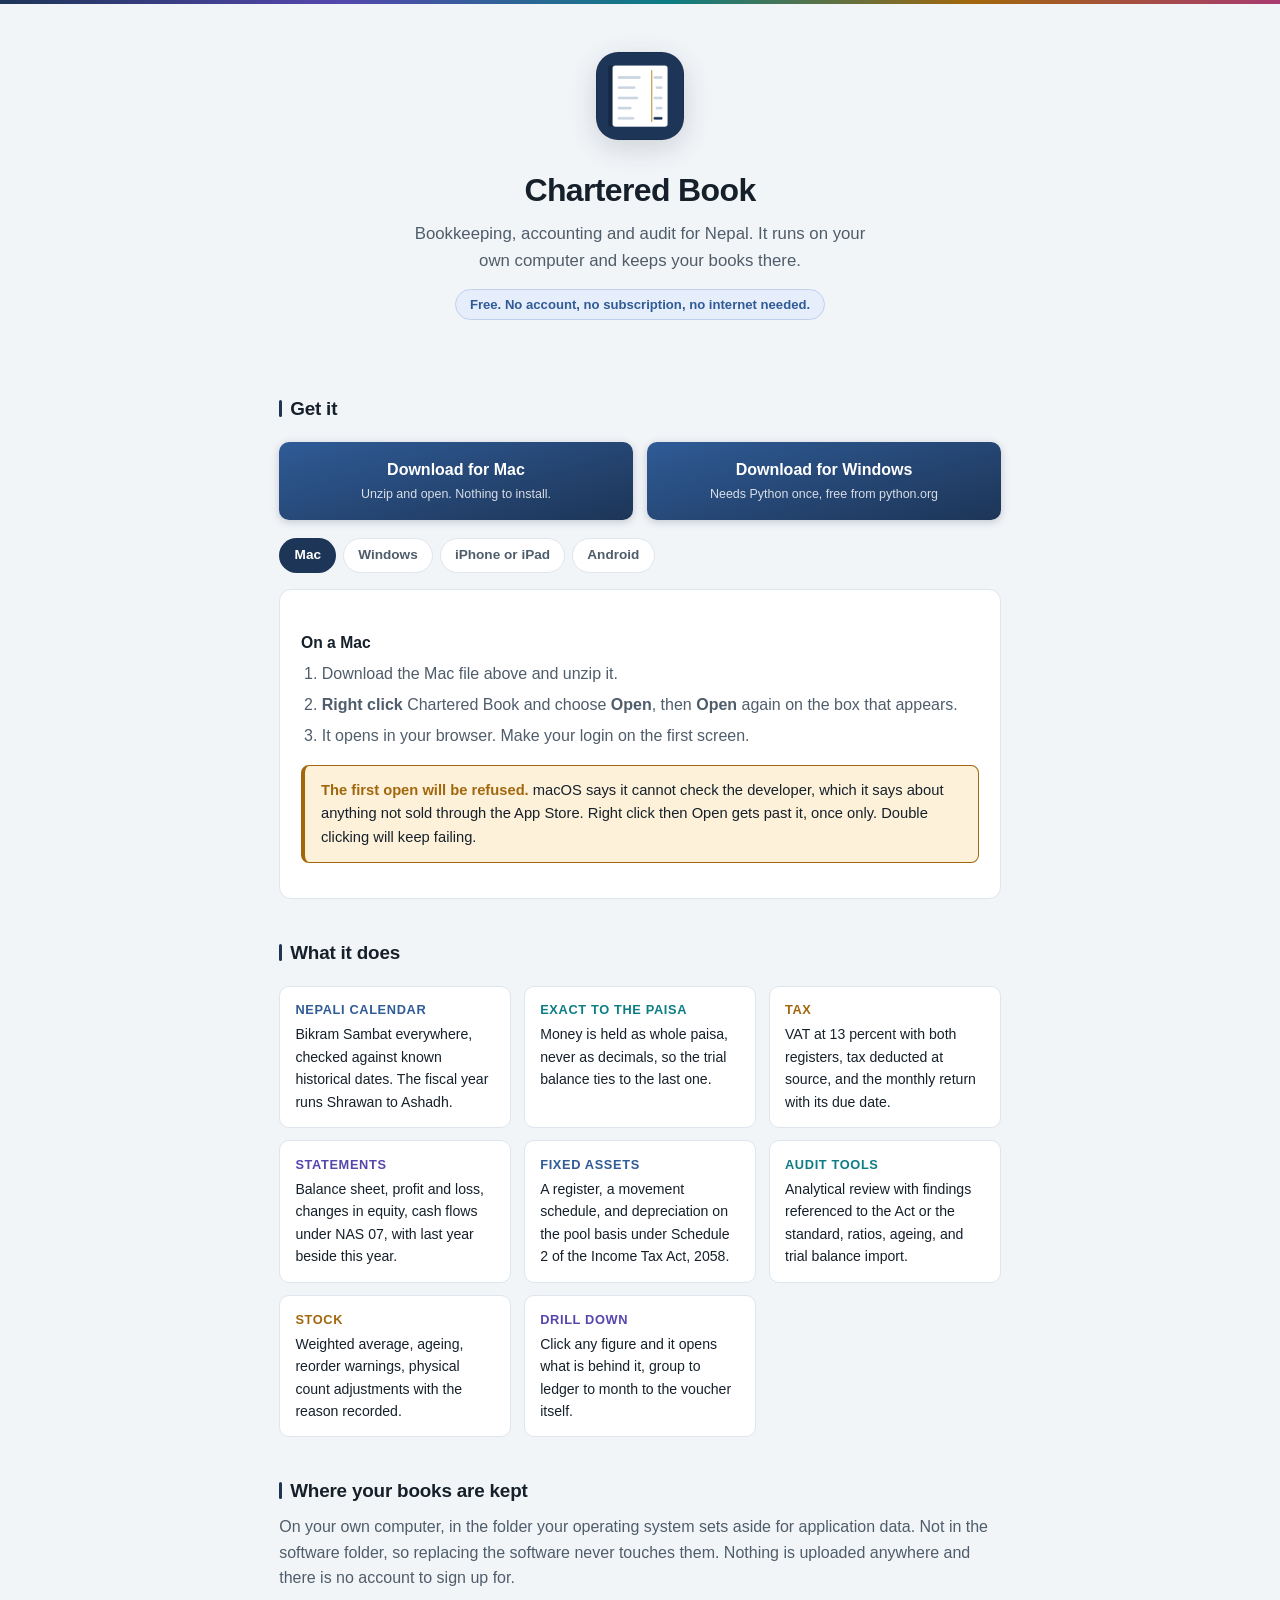
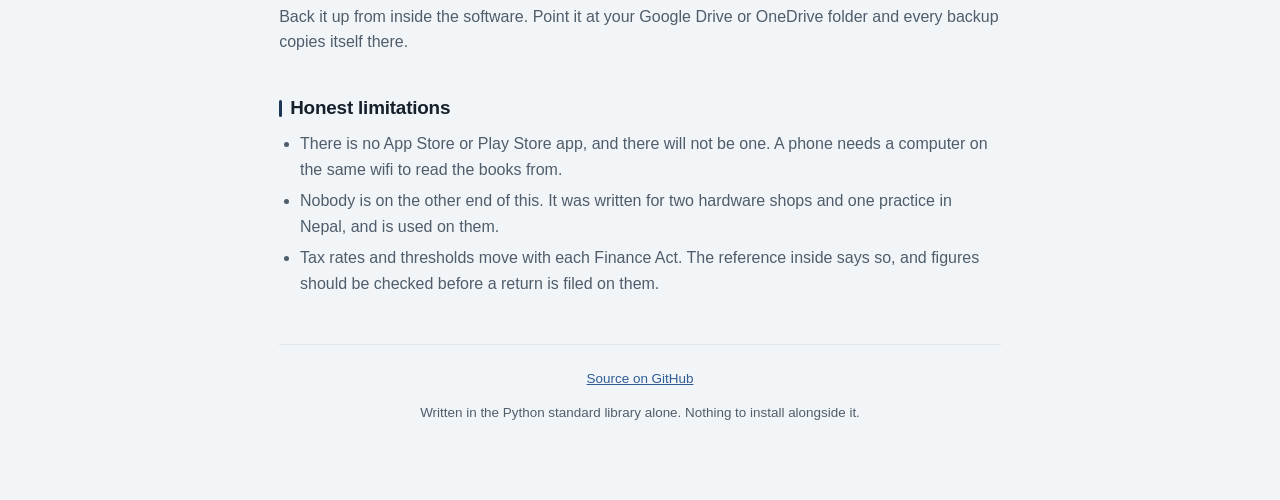
==== docs/index.html @ 0ff5f431 "Add an install page that can be sent to somebody A link that opens in any browser and gives whoever " ====
<!doctype html>
<html lang="en">
<head>
<meta charset="utf-8">
<meta name="viewport" content="width=device-width, initial-scale=1">
<title>Chartered Book, bookkeeping and accounts for Nepal</title>
<meta name="description" content="Offline bookkeeping, accounting and audit software for Nepal. Bikram Sambat, VAT, TDS, NFRS statements. Free, runs on your own computer.">
<meta name="theme-color" content="#1d3557">
<link rel="icon" type="image/png" href="icon-192.png">
<link rel="apple-touch-icon" href="icon-192.png">
<style>
:root{
  --ink:#16202b; --soft:#4f5d6b; --faint:#8b98a5; --paper:#fff; --ground:#f2f5f8;
  --line:#dfe5ec; --brand:#1d3557; --brand-lift:#2f5b96; --brand-soft:#e7eefb;
  --brand-line:#bed0ec; --teal:#0d7d84; --teal-soft:#dff4f5; --amber:#a2670c;
  --amber-soft:#fdf1da; --violet:#5546ad; --violet-soft:#eceafb; --good:#16744a;
  --sans:-apple-system,BlinkMacSystemFont,"SF Pro Text","Segoe UI",Roboto,"Helvetica Neue",Arial,sans-serif;
}
@media (prefers-color-scheme:dark){:root{
  --ink:#e8edf3; --soft:#a9b6c4; --faint:#74838f; --paper:#161c24; --ground:#0f141a;
  --line:#2a343f; --brand:#4d7ab8; --brand-lift:#5c8bcb; --brand-soft:#1c2a3d;
  --brand-line:#2f4258; --teal:#4fb3b8; --teal-soft:#12292b; --amber:#d9a441;
  --amber-soft:#2e2513; --violet:#9d94e0; --violet-soft:#211f38; --good:#57c48c;
}}
*{box-sizing:border-box}
body{margin:0;font-family:var(--sans);background:var(--ground);color:var(--ink);
  line-height:1.6;-webkit-font-smoothing:antialiased}
.rail{height:4px;background:linear-gradient(90deg,var(--brand) 0%,var(--violet) 26%,var(--teal) 52%,var(--amber) 76%,#a83a71 100%)}
.wrap{max-width:760px;margin:0 auto;padding:0 1.2rem 4rem}
header{text-align:center;padding:3rem 0 2.2rem}
header img{width:88px;height:88px;border-radius:22px;box-shadow:0 8px 28px rgba(16,32,48,.16)}
h1{font-size:2rem;margin:1.1rem 0 .3rem;letter-spacing:-.02em}
.tag{color:var(--soft);font-size:1.05rem;margin:0 auto;max-width:30rem}
.free{display:inline-block;margin-top:.9rem;background:var(--brand-soft);color:var(--brand-lift);
  border:1px solid var(--brand-line);border-radius:20px;padding:.25rem .85rem;font-size:.82rem;font-weight:650}
h2{font-size:1.18rem;margin:2.4rem 0 .5rem;letter-spacing:-.01em;display:flex;align-items:center;gap:.5rem}
h2::before{content:"";width:3px;height:17px;border-radius:2px;background:var(--brand)}
h3{font-size:.98rem;margin:1.3rem 0 .35rem}
p{margin:0 0 .8rem;color:var(--soft)}
.card{background:var(--paper);border:1px solid var(--line);border-radius:12px;padding:1.2rem 1.3rem;margin:1rem 0}
.dl{display:grid;grid-template-columns:repeat(auto-fit,minmax(230px,1fr));gap:.9rem;margin:1.1rem 0}
.btn{display:block;text-decoration:none;background:linear-gradient(165deg,var(--brand-lift),var(--brand));
  color:#fff;border-radius:10px;padding:.95rem 1.1rem;text-align:center;font-weight:650;
  box-shadow:0 2px 8px rgba(20,40,66,.22)}
.btn:hover{filter:brightness(1.1)}
.btn small{display:block;font-weight:400;opacity:.82;font-size:.78rem;margin-top:.15rem}
.btn.ghost{background:var(--paper);color:var(--brand-lift);border:1px solid var(--brand-line);box-shadow:none}
ol,ul{margin:.4rem 0 .9rem;padding-left:1.3rem;color:var(--soft)}
li{margin-bottom:.35rem}
.note{background:var(--amber-soft);border:1px solid var(--amber);border-left-width:4px;
  border-radius:8px;padding:.8rem 1rem;margin:1rem 0;font-size:.92rem;color:var(--ink)}
.note strong{color:var(--amber)}
.feat{display:grid;grid-template-columns:repeat(auto-fit,minmax(215px,1fr));gap:.8rem;margin:1.1rem 0}
.feat div{background:var(--paper);border:1px solid var(--line);border-radius:10px;padding:.85rem .95rem;font-size:.88rem}
.feat b{display:block;margin-bottom:.15rem;font-size:.8rem;text-transform:uppercase;letter-spacing:.05em}
.feat:nth-of-type(1) div:nth-child(4n+1) b{color:var(--brand-lift)}
.feat div:nth-child(4n+2) b{color:var(--teal)}
.feat div:nth-child(4n+3) b{color:var(--amber)}
.feat div:nth-child(4n+4) b{color:var(--violet)}
.feat div:nth-child(4n+1) b{color:var(--brand-lift)}
code{background:var(--brand-soft);color:var(--brand-lift);padding:.1rem .38rem;border-radius:5px;
  font-size:.9em;font-family:ui-monospace,"SF Mono",Consolas,monospace}
footer{text-align:center;color:var(--faint);font-size:.84rem;margin-top:3rem;
  border-top:1px solid var(--line);padding-top:1.4rem}
footer a{color:var(--brand-lift)}
.pick{display:flex;gap:.4rem;flex-wrap:wrap;margin:.9rem 0 0}
.pick button{border:1px solid var(--line);background:var(--paper);color:var(--soft);
  border-radius:20px;padding:.35rem .9rem;font:inherit;font-size:.85rem;font-weight:600;cursor:pointer}
.pick button.on{background:var(--brand);color:#fff;border-color:transparent}
.panel{display:none}.panel.on{display:block}
</style>
</head>
<body>
<div class="rail"></div>
<div class="wrap">

<header>
  <img src="icon.png" alt="Chartered Book">
  <h1>Chartered Book</h1>
  <p class="tag">Bookkeeping, accounting and audit for Nepal. It runs on your own
     computer and keeps your books there.</p>
  <span class="free">Free. No account, no subscription, no internet needed.</span>
</header>

<h2>Get it</h2>
<div class="dl">
  <a class="btn" id="mac"
     href="https://github.com/saphalism007/chartered-book/raw/main/download/Chartered%20Book%20for%20Mac.zip">
     Download for Mac<small>Unzip and open. Nothing to install.</small></a>
  <a class="btn" id="win"
     href="https://github.com/saphalism007/chartered-book/raw/main/download/Chartered%20Book%20for%20Windows.zip">
     Download for Windows<small>Needs Python once, free from python.org</small></a>
</div>

<div class="pick" id="pick">
  <button data-p="mac">Mac</button>
  <button data-p="win">Windows</button>
  <button data-p="ios">iPhone or iPad</button>
  <button data-p="android">Android</button>
</div>

<div class="card">
  <div class="panel" id="p-mac">
    <h3>On a Mac</h3>
    <ol>
      <li>Download the Mac file above and unzip it.</li>
      <li><b>Right click</b> Chartered Book and choose <b>Open</b>, then <b>Open</b>
          again on the box that appears.</li>
      <li>It opens in your browser. Make your login on the first screen.</li>
    </ol>
    <div class="note"><strong>The first open will be refused.</strong> macOS says it
      cannot check the developer, which it says about anything not sold through the
      App Store. Right click then Open gets past it, once only. Double clicking will
      keep failing.</div>
  </div>

  <div class="panel" id="p-win">
    <h3>On Windows</h3>
    <ol>
      <li>Install Python once, free, from <a href="https://www.python.org/downloads/">python.org</a>.
          On the installer's first screen <b>tick Add Python to PATH</b>. It is easy
          to miss and nothing works without it.</li>
      <li>Download the Windows file above and unzip it.</li>
      <li>Double click <code>Chartered Book.vbs</code>.</li>
    </ol>
  </div>

  <div class="panel" id="p-ios">
    <h3>On an iPhone or iPad</h3>
    <p>There is no App Store app, and a phone on its own cannot run it. The books
       live on a computer, and the phone reads them over the same wifi.</p>
    <ol>
      <li>Install it on a Mac or a Windows computer first, from the buttons above.</li>
      <li>On that computer open <b>Use on your phone</b> in the menu. It shows an
          address like <code>Something.local:8790</code>.</li>
      <li>Type that address into <b>Safari</b> on the iPad. It has to be Safari,
          Chrome on iOS cannot do the next step.</li>
      <li>Tap Share, then <b>Add to Home Screen</b>. It gets its own icon and opens
          like an app.</li>
    </ol>
    <div class="note">The computer has to be switched on and Chartered Book running,
      and both have to be on the same wifi. Nothing travels over the internet.</div>
  </div>

  <div class="panel" id="p-android">
    <h3>On Android</h3>
    <p>Same as iPad. There is no Play Store app, and the books live on a computer
       that the phone reads over the same wifi.</p>
    <ol>
      <li>Install it on a Mac or a Windows computer first.</li>
      <li>On that computer open <b>Use on your phone</b>. It shows an address.</li>
      <li>Type that address into <b>Chrome</b> on the phone.</li>
      <li>Tap the three dots, then <b>Install app</b>. It gets its own icon.</li>
    </ol>
  </div>
</div>

<h2>What it does</h2>
<div class="feat">
  <div><b>Nepali calendar</b>Bikram Sambat everywhere, checked against known
       historical dates. The fiscal year runs Shrawan to Ashadh.</div>
  <div><b>Exact to the paisa</b>Money is held as whole paisa, never as decimals,
       so the trial balance ties to the last one.</div>
  <div><b>Tax</b>VAT at 13 percent with both registers, tax deducted at source,
       and the monthly return with its due date.</div>
  <div><b>Statements</b>Balance sheet, profit and loss, changes in equity, cash
       flows under NAS 07, with last year beside this year.</div>
  <div><b>Fixed assets</b>A register, a movement schedule, and depreciation on the
       pool basis under Schedule 2 of the Income Tax Act, 2058.</div>
  <div><b>Audit tools</b>Analytical review with findings referenced to the Act or
       the standard, ratios, ageing, and trial balance import.</div>
  <div><b>Stock</b>Weighted average, ageing, reorder warnings, physical count
       adjustments with the reason recorded.</div>
  <div><b>Drill down</b>Click any figure and it opens what is behind it, group to
       ledger to month to the voucher itself.</div>
</div>

<h2>Where your books are kept</h2>
<p>On your own computer, in the folder your operating system sets aside for
   application data. Not in the software folder, so replacing the software never
   touches them. Nothing is uploaded anywhere and there is no account to sign up
   for.</p>
<p>Back it up from inside the software. Point it at your Google Drive or OneDrive
   folder and every backup copies itself there.</p>

<h2>Honest limitations</h2>
<ul>
  <li>There is no App Store or Play Store app, and there will not be one. A phone
      needs a computer on the same wifi to read the books from.</li>
  <li>Nobody is on the other end of this. It was written for two hardware shops
      and one practice in Nepal, and is used on them.</li>
  <li>Tax rates and thresholds move with each Finance Act. The reference inside
      says so, and figures should be checked before a return is filed on them.</li>
</ul>

<footer>
  <p><a href="https://github.com/saphalism007/chartered-book">Source on GitHub</a></p>
  <p>Written in the Python standard library alone. Nothing to install alongside it.</p>
</footer>

</div>
<script>
(function(){
  var ua = navigator.userAgent;
  var pick = /iPhone|iPad|iPod/.test(ua) || (/Mac/.test(ua) && navigator.maxTouchPoints > 1)
    ? "ios" : /Android/.test(ua) ? "android" : /Win/.test(ua) ? "win" : "mac";
  var buttons = document.querySelectorAll("#pick button");
  function show(name){
    Array.prototype.forEach.call(buttons, function(b){
      b.classList.toggle("on", b.dataset.p === name);
    });
    Array.prototype.forEach.call(document.querySelectorAll(".panel"), function(p){
      p.classList.toggle("on", p.id === "p-" + name);
    });
  }
  Array.prototype.forEach.call(buttons, function(b){
    b.addEventListener("click", function(){ show(b.dataset.p); });
  });
  show(pick);
}());
</script>
</body>
</html>
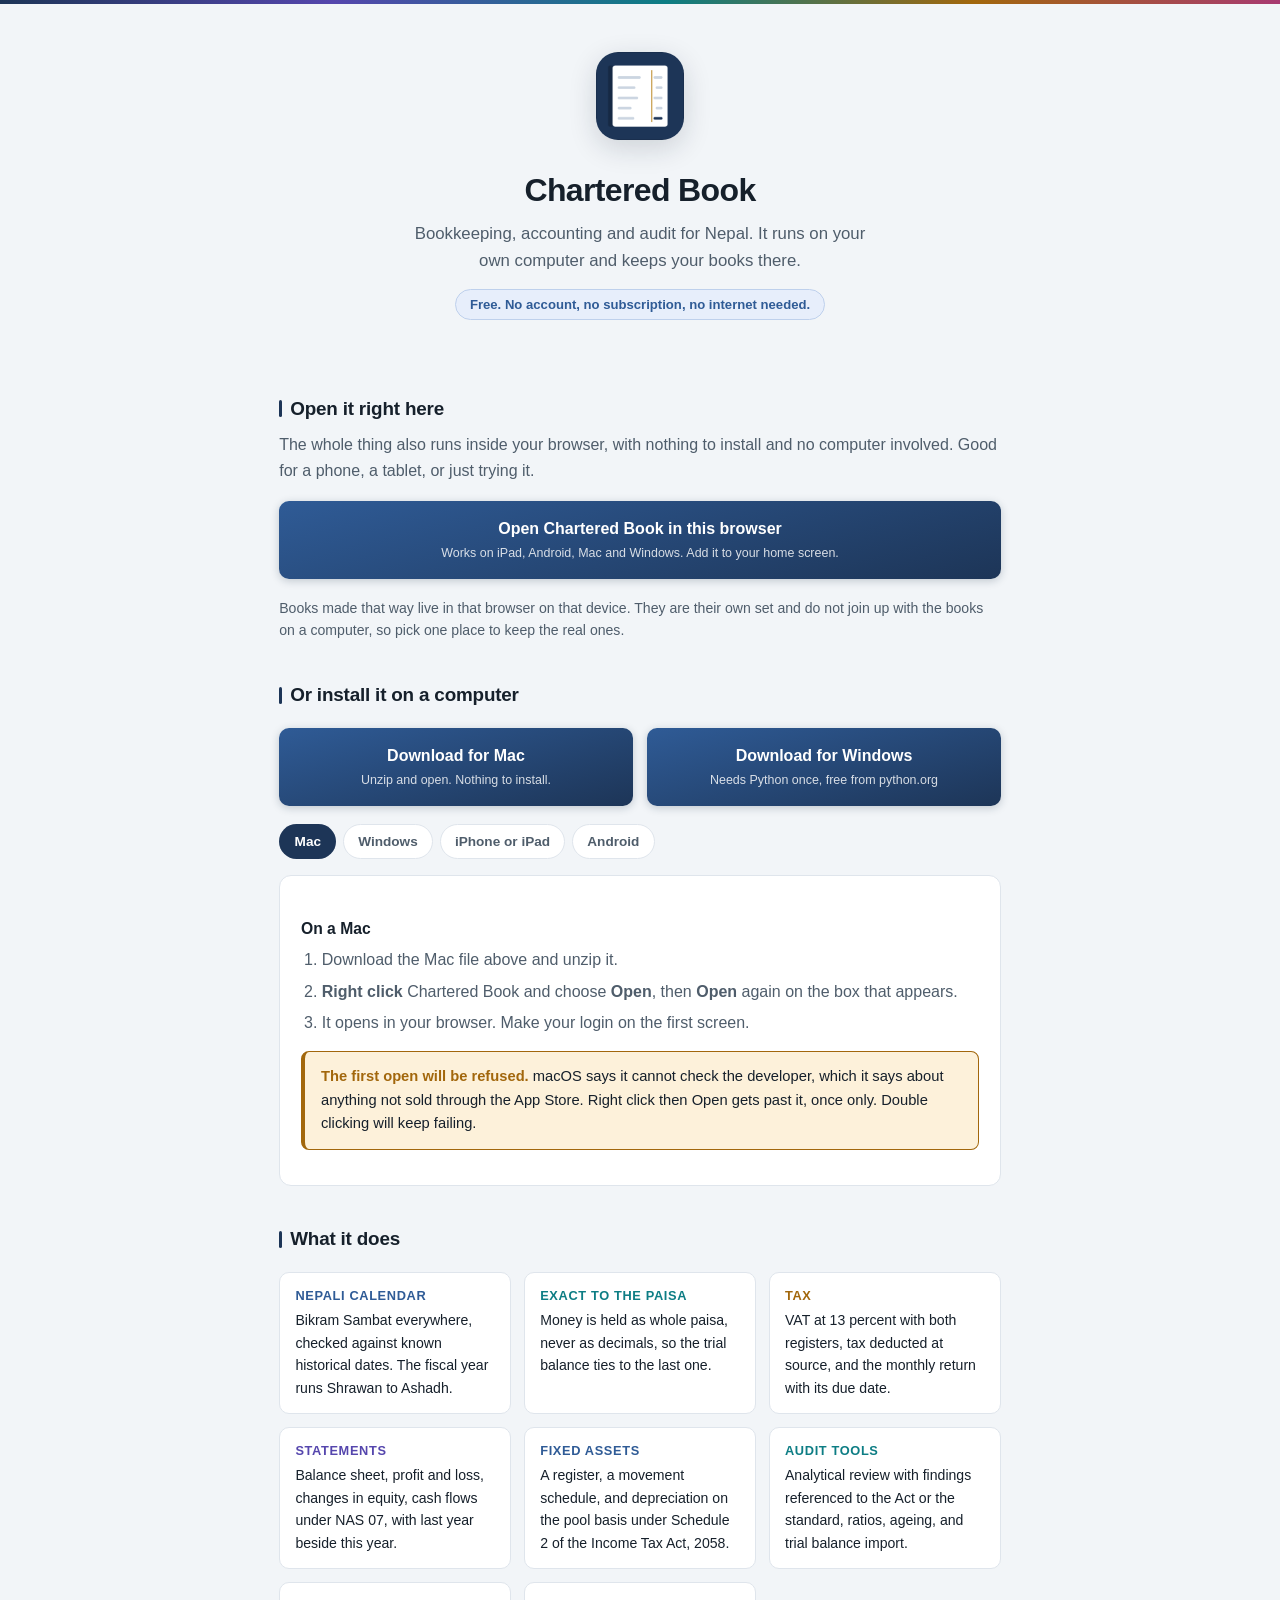
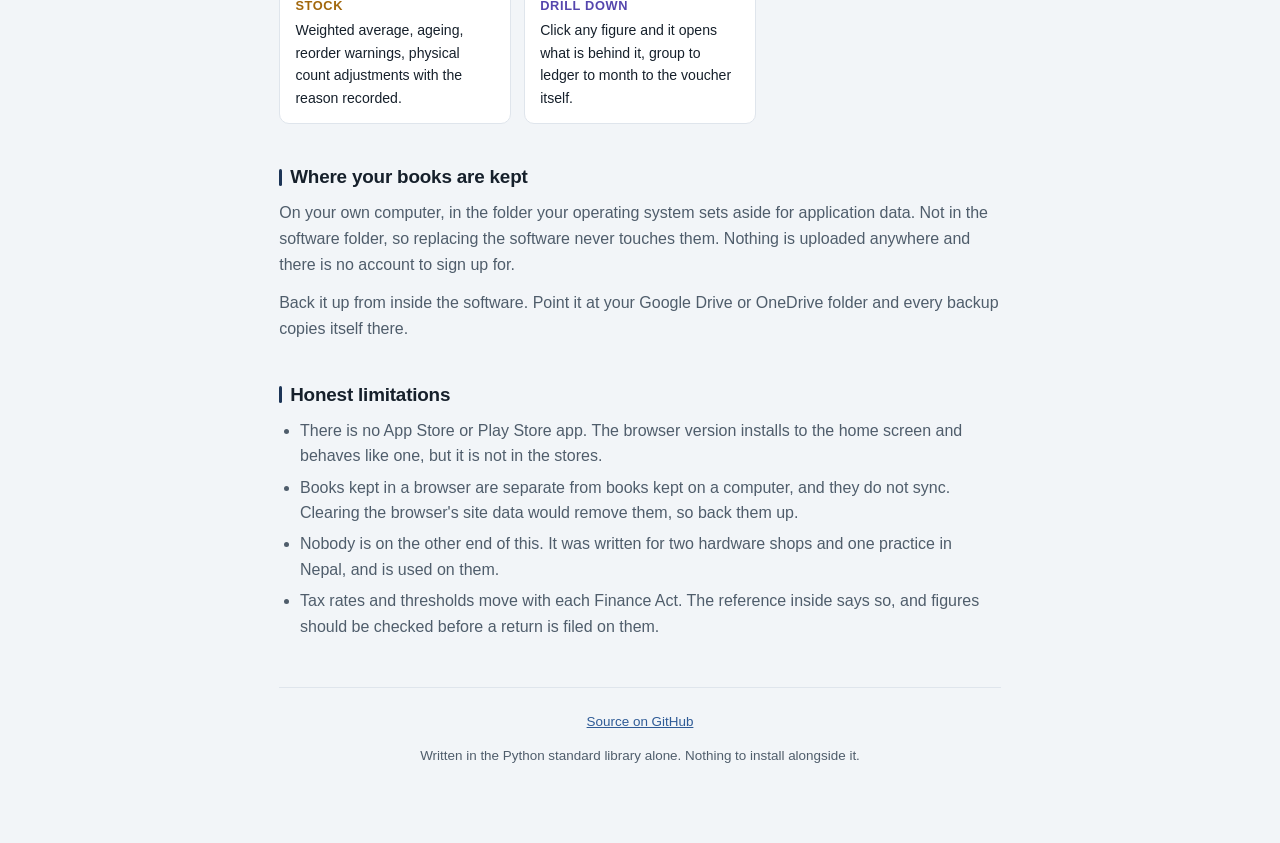
==== commit 26593719: "Run the whole engine inside a browser, so a phone needs no computer Nepal FS installs from a link be" ====
--- a/docs/index.html
+++ b/docs/index.html
@@ -82,7 +82,19 @@
   <span class="free">Free. No account, no subscription, no internet needed.</span>
 </header>
 
-<h2>Get it</h2>
+<h2>Open it right here</h2>
+<p>The whole thing also runs inside your browser, with nothing to install and no
+   computer involved. Good for a phone, a tablet, or just trying it.</p>
+<div class="dl">
+  <a class="btn" href="app/" style="grid-column:1/-1">
+     Open Chartered Book in this browser
+     <small>Works on iPad, Android, Mac and Windows. Add it to your home screen.</small></a>
+</div>
+<p style="font-size:.88rem">Books made that way live in that browser on that
+   device. They are their own set and do not join up with the books on a
+   computer, so pick one place to keep the real ones.</p>
+
+<h2>Or install it on a computer</h2>
 <div class="dl">
   <a class="btn" id="mac"
      href="https://github.com/saphalism007/chartered-book/raw/main/download/Chartered%20Book%20for%20Mac.zip">
@@ -127,30 +139,40 @@
 
   <div class="panel" id="p-ios">
     <h3>On an iPhone or iPad</h3>
-    <p>There is no App Store app, and a phone on its own cannot run it. The books
-       live on a computer, and the phone reads them over the same wifi.</p>
-    <ol>
-      <li>Install it on a Mac or a Windows computer first, from the buttons above.</li>
-      <li>On that computer open <b>Use on your phone</b> in the menu. It shows an
-          address like <code>Something.local:8790</code>.</li>
-      <li>Type that address into <b>Safari</b> on the iPad. It has to be Safari,
+    <p>There is no App Store app, but you do not need one. Two ways, and they
+       give you different things.</p>
+    <h3 style="margin-top:1rem">Its own books, nothing else needed</h3>
+    <ol>
+      <li>Open <a href="app/">this link</a> in <b>Safari</b>. It has to be Safari,
           Chrome on iOS cannot do the next step.</li>
-      <li>Tap Share, then <b>Add to Home Screen</b>. It gets its own icon and opens
-          like an app.</li>
-    </ol>
-    <div class="note">The computer has to be switched on and Chartered Book running,
-      and both have to be on the same wifi. Nothing travels over the internet.</div>
+      <li>Wait a few seconds the first time while the accounting engine loads.</li>
+      <li>Tap Share, then <b>Add to Home Screen</b>. It gets its own icon.</li>
+    </ol>
+    <p>Those books live on the iPad and are a separate set from any computer.</p>
+    <h3 style="margin-top:1rem">The same books as your computer</h3>
+    <ol>
+      <li>Install it on a Mac or Windows first, from the buttons above.</li>
+      <li>On that computer open <b>Use on your phone</b>. It shows an address.</li>
+      <li>Type that address into Safari and add it to the home screen the same way.</li>
+    </ol>
+    <div class="note">That second way shows your real shop books live, but the
+      computer has to be switched on and on the same wifi.</div>
   </div>
 
   <div class="panel" id="p-android">
     <h3>On Android</h3>
-    <p>Same as iPad. There is no Play Store app, and the books live on a computer
-       that the phone reads over the same wifi.</p>
-    <ol>
-      <li>Install it on a Mac or a Windows computer first.</li>
-      <li>On that computer open <b>Use on your phone</b>. It shows an address.</li>
-      <li>Type that address into <b>Chrome</b> on the phone.</li>
+    <p>There is no Play Store app, but you do not need one. Two ways.</p>
+    <h3 style="margin-top:1rem">Its own books, nothing else needed</h3>
+    <ol>
+      <li>Open <a href="app/">this link</a> in <b>Chrome</b>.</li>
+      <li>Wait a few seconds the first time while the accounting engine loads.</li>
       <li>Tap the three dots, then <b>Install app</b>. It gets its own icon.</li>
+    </ol>
+    <h3 style="margin-top:1rem">The same books as your computer</h3>
+    <ol>
+      <li>Install it on a Mac or Windows first.</li>
+      <li>On that computer open <b>Use on your phone</b> for the address.</li>
+      <li>Open that address in Chrome and install it the same way.</li>
     </ol>
   </div>
 </div>
@@ -185,8 +207,11 @@
 
 <h2>Honest limitations</h2>
 <ul>
-  <li>There is no App Store or Play Store app, and there will not be one. A phone
-      needs a computer on the same wifi to read the books from.</li>
+  <li>There is no App Store or Play Store app. The browser version installs to
+      the home screen and behaves like one, but it is not in the stores.</li>
+  <li>Books kept in a browser are separate from books kept on a computer, and
+      they do not sync. Clearing the browser's site data would remove them, so
+      back them up.</li>
   <li>Nobody is on the other end of this. It was written for two hardware shops
       and one practice in Nepal, and is used on them.</li>
   <li>Tax rates and thresholds move with each Finance Act. The reference inside
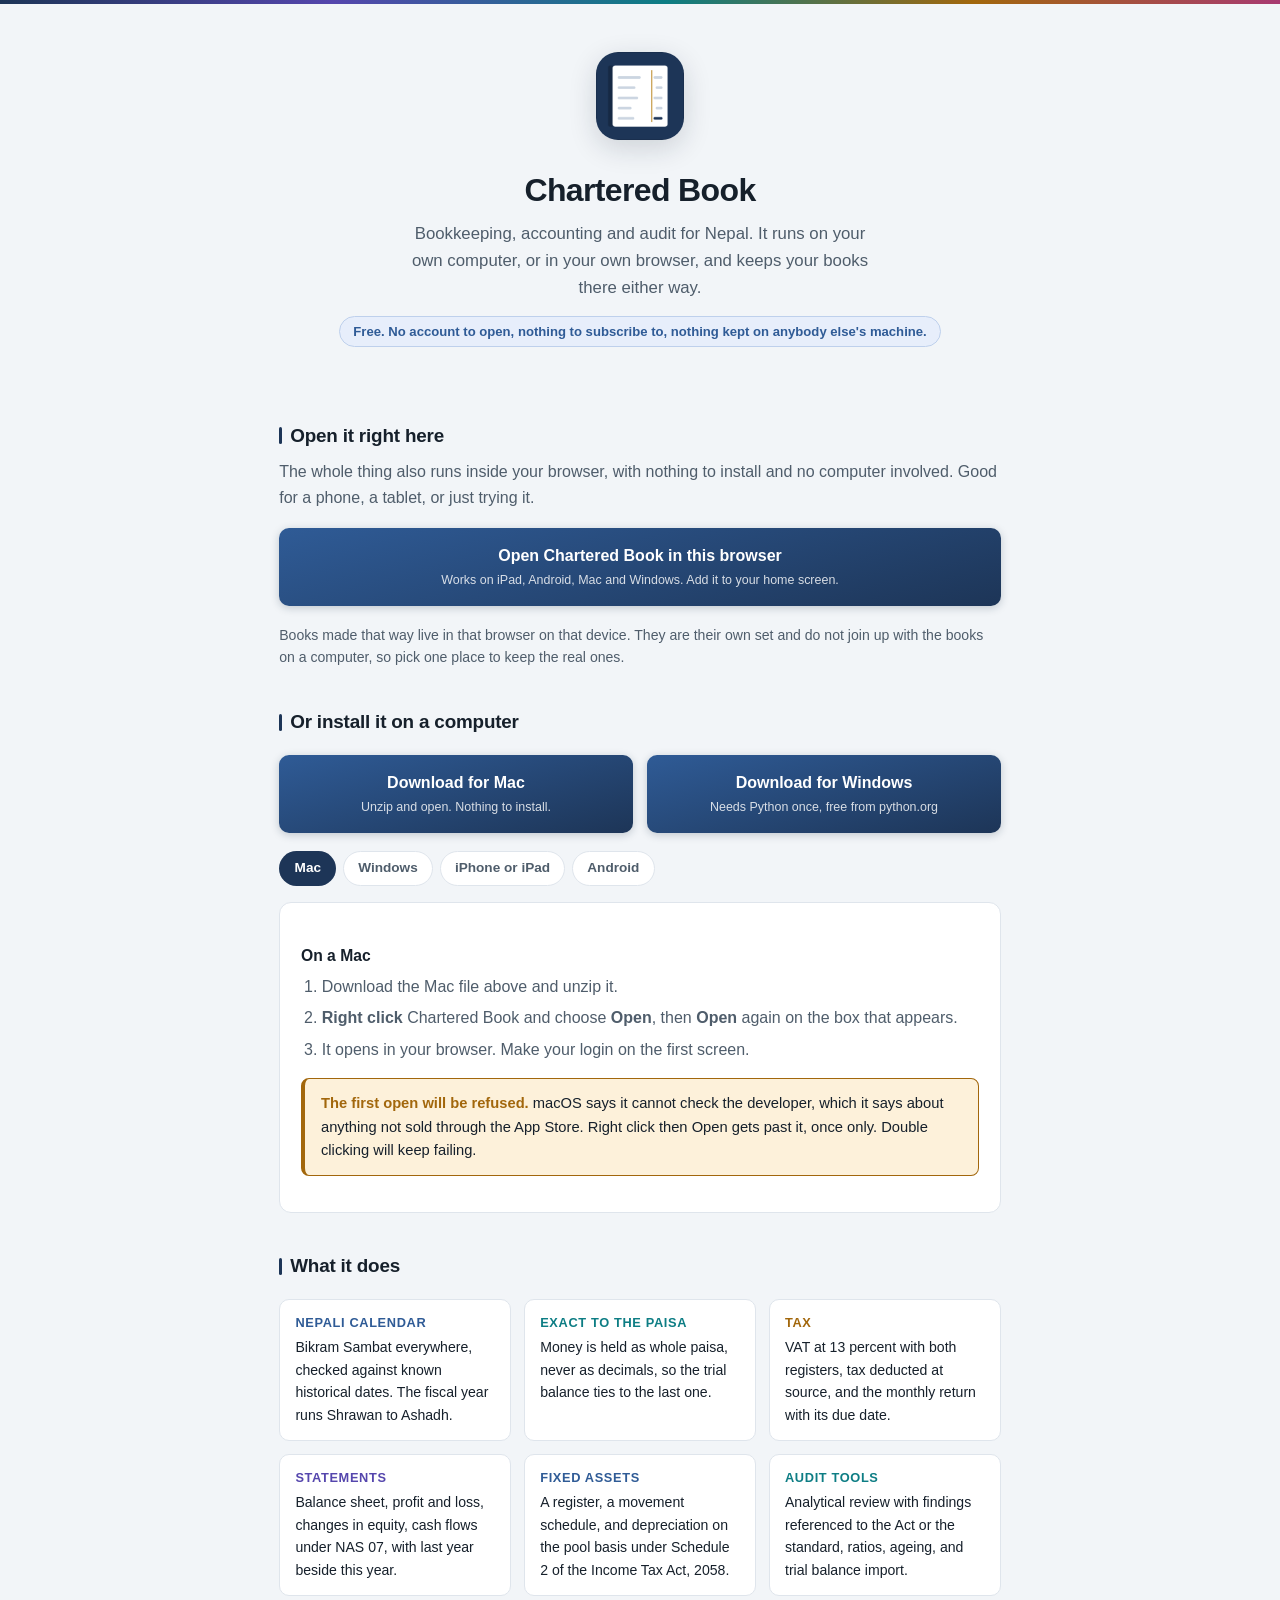
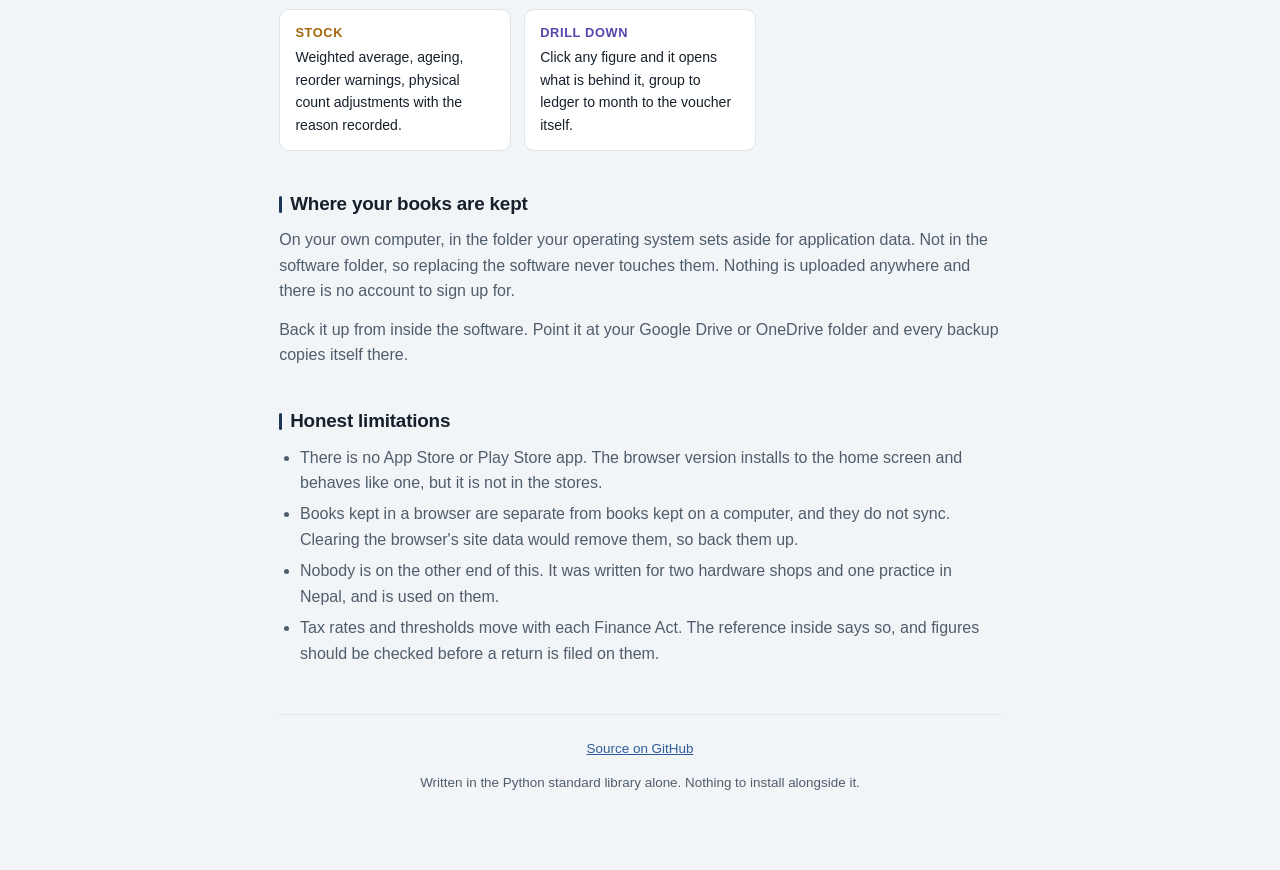
==== commit e4058d12: "Say that it runs in a browser too The heading still described the computer version alone, which was " ====
--- a/docs/index.html
+++ b/docs/index.html
@@ -78,8 +78,9 @@
   <img src="icon.png" alt="Chartered Book">
   <h1>Chartered Book</h1>
   <p class="tag">Bookkeeping, accounting and audit for Nepal. It runs on your own
-     computer and keeps your books there.</p>
-  <span class="free">Free. No account, no subscription, no internet needed.</span>
+     computer, or in your own browser, and keeps your books there either way.</p>
+  <span class="free">Free. No account to open, nothing to subscribe to, nothing
+     kept on anybody else's machine.</span>
 </header>
 
 <h2>Open it right here</h2>
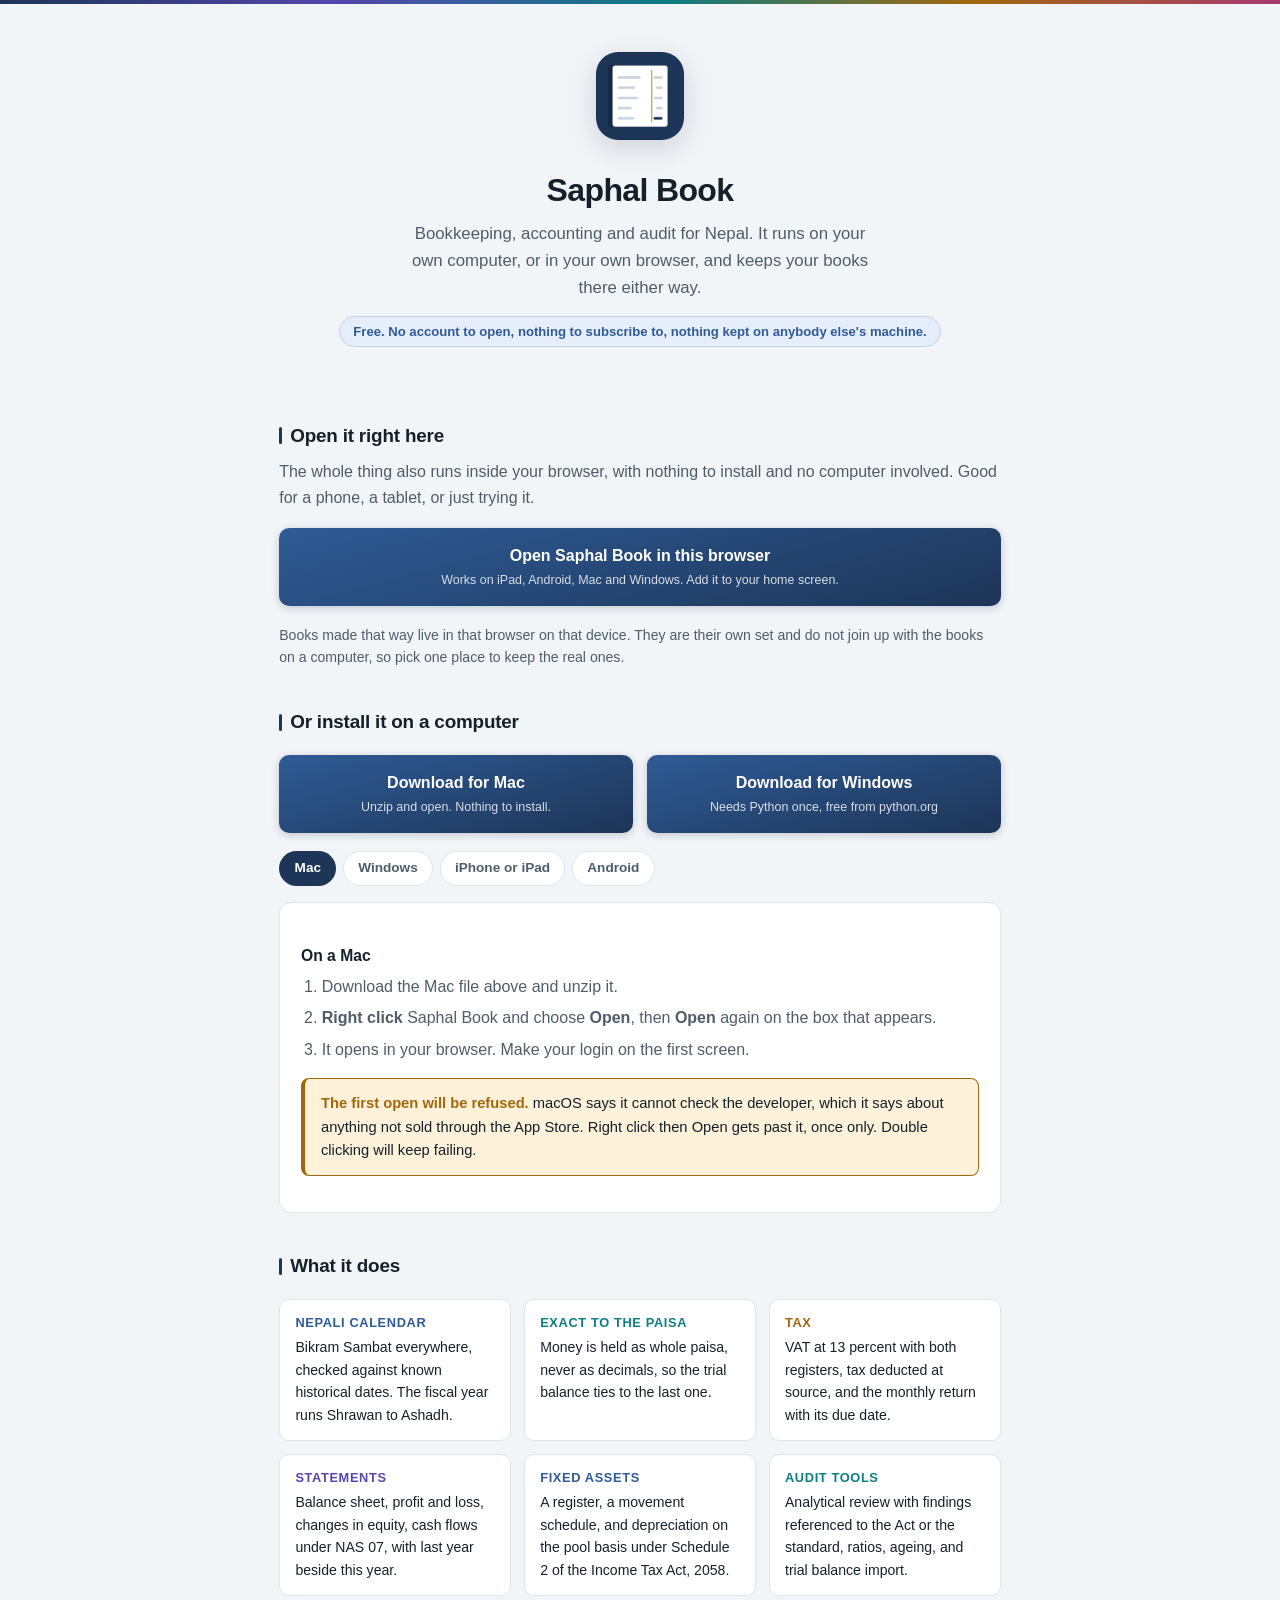
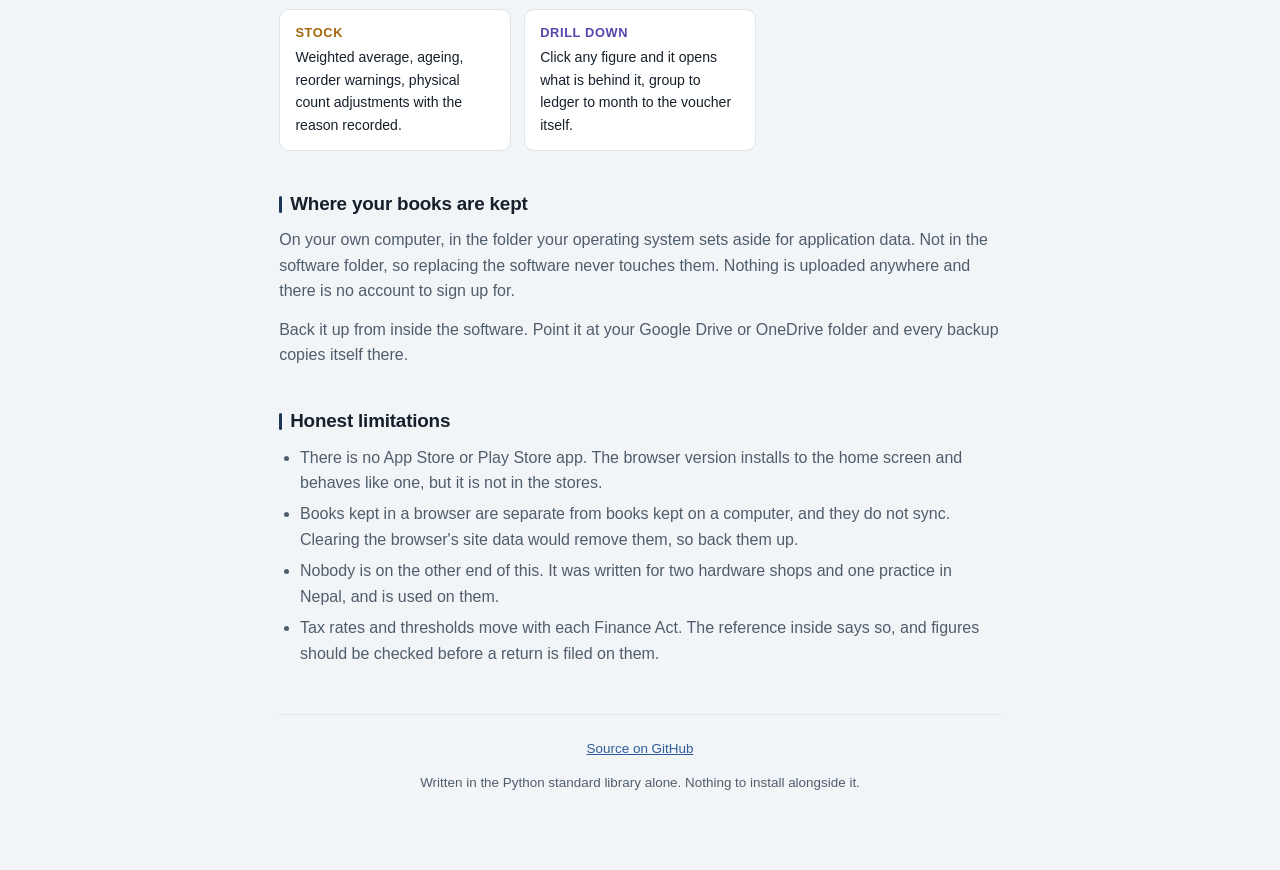
==== commit 915b6c78: "Rename to Saphal Book, add the NFRS narrative notes, and let books travel between devices The name. " ====
--- a/docs/index.html
+++ b/docs/index.html
@@ -3,7 +3,7 @@
 <head>
 <meta charset="utf-8">
 <meta name="viewport" content="width=device-width, initial-scale=1">
-<title>Chartered Book, bookkeeping and accounts for Nepal</title>
+<title>Saphal Book, bookkeeping and accounts for Nepal</title>
 <meta name="description" content="Offline bookkeeping, accounting and audit software for Nepal. Bikram Sambat, VAT, TDS, NFRS statements. Free, runs on your own computer.">
 <meta name="theme-color" content="#1d3557">
 <link rel="icon" type="image/png" href="icon-192.png">
@@ -75,8 +75,8 @@
 <div class="wrap">
 
 <header>
-  <img src="icon.png" alt="Chartered Book">
-  <h1>Chartered Book</h1>
+  <img src="icon.png" alt="Saphal Book">
+  <h1>Saphal Book</h1>
   <p class="tag">Bookkeeping, accounting and audit for Nepal. It runs on your own
      computer, or in your own browser, and keeps your books there either way.</p>
   <span class="free">Free. No account to open, nothing to subscribe to, nothing
@@ -88,7 +88,7 @@
    computer involved. Good for a phone, a tablet, or just trying it.</p>
 <div class="dl">
   <a class="btn" href="app/" style="grid-column:1/-1">
-     Open Chartered Book in this browser
+     Open Saphal Book in this browser
      <small>Works on iPad, Android, Mac and Windows. Add it to your home screen.</small></a>
 </div>
 <p style="font-size:.88rem">Books made that way live in that browser on that
@@ -98,10 +98,10 @@
 <h2>Or install it on a computer</h2>
 <div class="dl">
   <a class="btn" id="mac"
-     href="https://github.com/saphalism007/chartered-book/raw/main/download/Chartered%20Book%20for%20Mac.zip">
+     href="https://github.com/saphalism007/chartered-book/raw/main/download/Saphal%20Book%20for%20Mac.zip">
      Download for Mac<small>Unzip and open. Nothing to install.</small></a>
   <a class="btn" id="win"
-     href="https://github.com/saphalism007/chartered-book/raw/main/download/Chartered%20Book%20for%20Windows.zip">
+     href="https://github.com/saphalism007/chartered-book/raw/main/download/Saphal%20Book%20for%20Windows.zip">
      Download for Windows<small>Needs Python once, free from python.org</small></a>
 </div>
 
@@ -117,7 +117,7 @@
     <h3>On a Mac</h3>
     <ol>
       <li>Download the Mac file above and unzip it.</li>
-      <li><b>Right click</b> Chartered Book and choose <b>Open</b>, then <b>Open</b>
+      <li><b>Right click</b> Saphal Book and choose <b>Open</b>, then <b>Open</b>
           again on the box that appears.</li>
       <li>It opens in your browser. Make your login on the first screen.</li>
     </ol>
@@ -134,7 +134,7 @@
           On the installer's first screen <b>tick Add Python to PATH</b>. It is easy
           to miss and nothing works without it.</li>
       <li>Download the Windows file above and unzip it.</li>
-      <li>Double click <code>Chartered Book.vbs</code>.</li>
+      <li>Double click <code>Saphal Book.vbs</code>.</li>
     </ol>
   </div>
 
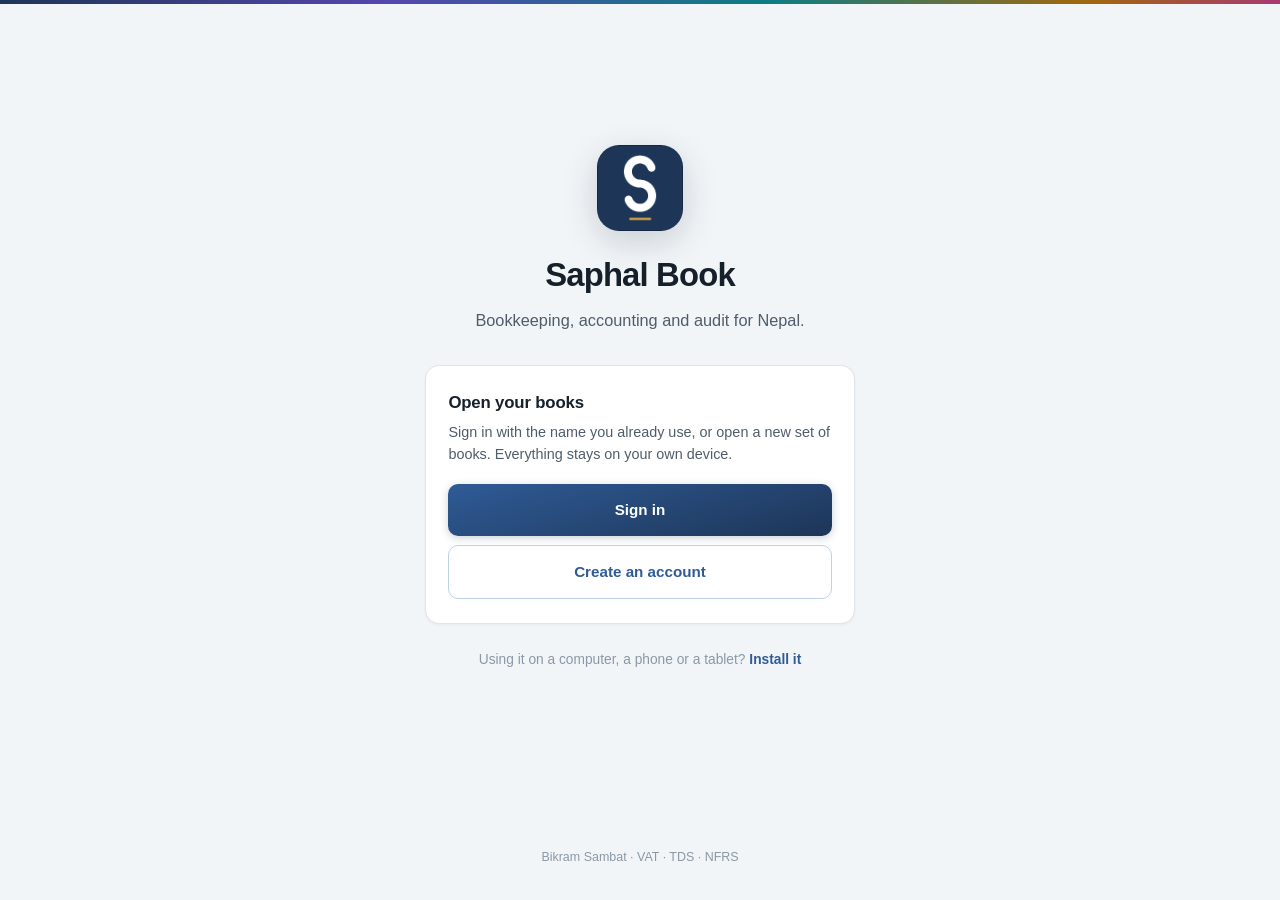
==== commit 16efd8a9: "A front page that asks one thing, and a separate page for installing The front page was a brochure: " ====
--- a/docs/index.html
+++ b/docs/index.html
@@ -3,247 +3,86 @@
 <head>
 <meta charset="utf-8">
 <meta name="viewport" content="width=device-width, initial-scale=1">
-<title>Saphal Book, bookkeeping and accounts for Nepal</title>
-<meta name="description" content="Offline bookkeeping, accounting and audit software for Nepal. Bikram Sambat, VAT, TDS, NFRS statements. Free, runs on your own computer.">
+<title>Saphal Book</title>
+<meta name="description" content="Bookkeeping, accounting and audit for Nepal.">
 <meta name="theme-color" content="#1d3557">
-<link rel="icon" type="image/png" href="icon-192.png">
-<link rel="apple-touch-icon" href="icon-192.png">
+<link rel="icon" type="image/png" href="icon-192.png?v=2">
+<link rel="apple-touch-icon" href="icon-192.png?v=2">
 <style>
 :root{
   --ink:#16202b; --soft:#4f5d6b; --faint:#8b98a5; --paper:#fff; --ground:#f2f5f8;
   --line:#dfe5ec; --brand:#1d3557; --brand-lift:#2f5b96; --brand-soft:#e7eefb;
-  --brand-line:#bed0ec; --teal:#0d7d84; --teal-soft:#dff4f5; --amber:#a2670c;
-  --amber-soft:#fdf1da; --violet:#5546ad; --violet-soft:#eceafb; --good:#16744a;
+  --brand-line:#bed0ec; --violet:#5546ad; --teal:#0d7d84; --amber:#a2670c;
   --sans:-apple-system,BlinkMacSystemFont,"SF Pro Text","Segoe UI",Roboto,"Helvetica Neue",Arial,sans-serif;
 }
 @media (prefers-color-scheme:dark){:root{
   --ink:#e8edf3; --soft:#a9b6c4; --faint:#74838f; --paper:#161c24; --ground:#0f141a;
   --line:#2a343f; --brand:#4d7ab8; --brand-lift:#5c8bcb; --brand-soft:#1c2a3d;
-  --brand-line:#2f4258; --teal:#4fb3b8; --teal-soft:#12292b; --amber:#d9a441;
-  --amber-soft:#2e2513; --violet:#9d94e0; --violet-soft:#211f38; --good:#57c48c;
+  --brand-line:#2f4258; --violet:#9d94e0; --teal:#4fb3b8; --amber:#d9a441;
 }}
 *{box-sizing:border-box}
+html,body{height:100%}
 body{margin:0;font-family:var(--sans);background:var(--ground);color:var(--ink);
-  line-height:1.6;-webkit-font-smoothing:antialiased}
-.rail{height:4px;background:linear-gradient(90deg,var(--brand) 0%,var(--violet) 26%,var(--teal) 52%,var(--amber) 76%,#a83a71 100%)}
-.wrap{max-width:760px;margin:0 auto;padding:0 1.2rem 4rem}
-header{text-align:center;padding:3rem 0 2.2rem}
-header img{width:88px;height:88px;border-radius:22px;box-shadow:0 8px 28px rgba(16,32,48,.16)}
-h1{font-size:2rem;margin:1.1rem 0 .3rem;letter-spacing:-.02em}
-.tag{color:var(--soft);font-size:1.05rem;margin:0 auto;max-width:30rem}
-.free{display:inline-block;margin-top:.9rem;background:var(--brand-soft);color:var(--brand-lift);
-  border:1px solid var(--brand-line);border-radius:20px;padding:.25rem .85rem;font-size:.82rem;font-weight:650}
-h2{font-size:1.18rem;margin:2.4rem 0 .5rem;letter-spacing:-.01em;display:flex;align-items:center;gap:.5rem}
-h2::before{content:"";width:3px;height:17px;border-radius:2px;background:var(--brand)}
-h3{font-size:.98rem;margin:1.3rem 0 .35rem}
-p{margin:0 0 .8rem;color:var(--soft)}
-.card{background:var(--paper);border:1px solid var(--line);border-radius:12px;padding:1.2rem 1.3rem;margin:1rem 0}
-.dl{display:grid;grid-template-columns:repeat(auto-fit,minmax(230px,1fr));gap:.9rem;margin:1.1rem 0}
-.btn{display:block;text-decoration:none;background:linear-gradient(165deg,var(--brand-lift),var(--brand));
-  color:#fff;border-radius:10px;padding:.95rem 1.1rem;text-align:center;font-weight:650;
-  box-shadow:0 2px 8px rgba(20,40,66,.22)}
-.btn:hover{filter:brightness(1.1)}
-.btn small{display:block;font-weight:400;opacity:.82;font-size:.78rem;margin-top:.15rem}
-.btn.ghost{background:var(--paper);color:var(--brand-lift);border:1px solid var(--brand-line);box-shadow:none}
-ol,ul{margin:.4rem 0 .9rem;padding-left:1.3rem;color:var(--soft)}
-li{margin-bottom:.35rem}
-.note{background:var(--amber-soft);border:1px solid var(--amber);border-left-width:4px;
-  border-radius:8px;padding:.8rem 1rem;margin:1rem 0;font-size:.92rem;color:var(--ink)}
-.note strong{color:var(--amber)}
-.feat{display:grid;grid-template-columns:repeat(auto-fit,minmax(215px,1fr));gap:.8rem;margin:1.1rem 0}
-.feat div{background:var(--paper);border:1px solid var(--line);border-radius:10px;padding:.85rem .95rem;font-size:.88rem}
-.feat b{display:block;margin-bottom:.15rem;font-size:.8rem;text-transform:uppercase;letter-spacing:.05em}
-.feat:nth-of-type(1) div:nth-child(4n+1) b{color:var(--brand-lift)}
-.feat div:nth-child(4n+2) b{color:var(--teal)}
-.feat div:nth-child(4n+3) b{color:var(--amber)}
-.feat div:nth-child(4n+4) b{color:var(--violet)}
-.feat div:nth-child(4n+1) b{color:var(--brand-lift)}
-code{background:var(--brand-soft);color:var(--brand-lift);padding:.1rem .38rem;border-radius:5px;
-  font-size:.9em;font-family:ui-monospace,"SF Mono",Consolas,monospace}
-footer{text-align:center;color:var(--faint);font-size:.84rem;margin-top:3rem;
-  border-top:1px solid var(--line);padding-top:1.4rem}
-footer a{color:var(--brand-lift)}
-.pick{display:flex;gap:.4rem;flex-wrap:wrap;margin:.9rem 0 0}
-.pick button{border:1px solid var(--line);background:var(--paper);color:var(--soft);
-  border-radius:20px;padding:.35rem .9rem;font:inherit;font-size:.85rem;font-weight:600;cursor:pointer}
-.pick button.on{background:var(--brand);color:#fff;border-color:transparent}
-.panel{display:none}.panel.on{display:block}
+  line-height:1.6;-webkit-font-smoothing:antialiased;
+  display:flex;flex-direction:column;min-height:100vh}
+.rail{height:4px;flex:0 0 auto;
+  background:linear-gradient(90deg,var(--brand) 0%,var(--violet) 30%,var(--teal) 60%,var(--amber) 85%,#a83a71 100%)}
+
+main{flex:1 1 auto;display:grid;place-items:center;padding:2rem 1.2rem}
+.panel{width:100%;max-width:430px;text-align:center}
+
+.mark{width:86px;height:86px;border-radius:22px;
+  box-shadow:0 10px 34px rgba(16,32,48,.18);margin:0 auto;display:block}
+h1{font-size:2.05rem;margin:1.15rem 0 .35rem;letter-spacing:-.025em;font-weight:700}
+.tag{color:var(--soft);font-size:1.02rem;margin:0 auto 2rem;max-width:24rem}
+
+.card{background:var(--paper);border:1px solid var(--line);border-radius:14px;
+  padding:1.5rem 1.4rem;box-shadow:0 1px 3px rgba(16,32,48,.05);text-align:left}
+.card h2{font-size:1.05rem;margin:0 0 .25rem;letter-spacing:-.01em;font-weight:650}
+.card p{margin:0 0 1.15rem;color:var(--soft);font-size:.9rem;line-height:1.55}
+
+.btn{display:block;text-decoration:none;border-radius:10px;padding:.85rem 1.1rem;
+  text-align:center;font-weight:650;font-size:.95rem;
+  background:linear-gradient(165deg,var(--brand-lift),var(--brand));color:#fff;
+  box-shadow:0 2px 9px rgba(20,40,66,.22);transition:filter .15s}
+.btn:hover{filter:brightness(1.09)}
+.btn.ghost{background:var(--paper);color:var(--brand-lift);
+  border:1px solid var(--brand-line);box-shadow:none}
+.btn.ghost:hover{background:var(--brand-soft);filter:none}
+.btn + .btn{margin-top:.6rem}
+
+.quiet{margin-top:1.6rem;font-size:.86rem;color:var(--faint);text-align:center}
+.quiet a{color:var(--brand-lift);text-decoration:none;font-weight:600}
+.quiet a:hover{text-decoration:underline}
+
+footer{flex:0 0 auto;text-align:center;padding:1.4rem 1.2rem 2rem;
+  font-size:.78rem;color:var(--faint)}
 </style>
 </head>
 <body>
 <div class="rail"></div>
-<div class="wrap">
 
-<header>
-  <img src="icon.png" alt="Saphal Book">
-  <h1>Saphal Book</h1>
-  <p class="tag">Bookkeeping, accounting and audit for Nepal. It runs on your own
-     computer, or in your own browser, and keeps your books there either way.</p>
-  <span class="free">Free. No account to open, nothing to subscribe to, nothing
-     kept on anybody else's machine.</span>
-</header>
+<main>
+  <div class="panel">
+    <img class="mark" src="icon-192.png?v=2" alt="">
+    <h1>Saphal Book</h1>
+    <p class="tag">Bookkeeping, accounting and audit for Nepal.</p>
 
-<h2>Open it right here</h2>
-<p>The whole thing also runs inside your browser, with nothing to install and no
-   computer involved. Good for a phone, a tablet, or just trying it.</p>
-<div class="dl">
-  <a class="btn" href="app/" style="grid-column:1/-1">
-     Open Saphal Book in this browser
-     <small>Works on iPad, Android, Mac and Windows. Add it to your home screen.</small></a>
-</div>
-<p style="font-size:.88rem">Books made that way live in that browser on that
-   device. They are their own set and do not join up with the books on a
-   computer, so pick one place to keep the real ones.</p>
+    <div class="card">
+      <h2>Open your books</h2>
+      <p>Sign in with the name you already use, or open a new set of books.
+         Everything stays on your own device.</p>
+      <a class="btn" href="app/">Sign in</a>
+      <a class="btn ghost" href="app/">Create an account</a>
+    </div>
 
-<h2>Or install it on a computer</h2>
-<div class="dl">
-  <a class="btn" id="mac"
-     href="https://github.com/saphalism007/chartered-book/raw/main/download/Saphal%20Book%20for%20Mac.zip">
-     Download for Mac<small>Unzip and open. Nothing to install.</small></a>
-  <a class="btn" id="win"
-     href="https://github.com/saphalism007/chartered-book/raw/main/download/Saphal%20Book%20for%20Windows.zip">
-     Download for Windows<small>Needs Python once, free from python.org</small></a>
-</div>
+    <p class="quiet">
+      Using it on a computer, a phone or a tablet?
+      <a href="install/">Install it</a>
+    </p>
+  </div>
+</main>
 
-<div class="pick" id="pick">
-  <button data-p="mac">Mac</button>
-  <button data-p="win">Windows</button>
-  <button data-p="ios">iPhone or iPad</button>
-  <button data-p="android">Android</button>
-</div>
-
-<div class="card">
-  <div class="panel" id="p-mac">
-    <h3>On a Mac</h3>
-    <ol>
-      <li>Download the Mac file above and unzip it.</li>
-      <li><b>Right click</b> Saphal Book and choose <b>Open</b>, then <b>Open</b>
-          again on the box that appears.</li>
-      <li>It opens in your browser. Make your login on the first screen.</li>
-    </ol>
-    <div class="note"><strong>The first open will be refused.</strong> macOS says it
-      cannot check the developer, which it says about anything not sold through the
-      App Store. Right click then Open gets past it, once only. Double clicking will
-      keep failing.</div>
-  </div>
-
-  <div class="panel" id="p-win">
-    <h3>On Windows</h3>
-    <ol>
-      <li>Install Python once, free, from <a href="https://www.python.org/downloads/">python.org</a>.
-          On the installer's first screen <b>tick Add Python to PATH</b>. It is easy
-          to miss and nothing works without it.</li>
-      <li>Download the Windows file above and unzip it.</li>
-      <li>Double click <code>Saphal Book.vbs</code>.</li>
-    </ol>
-  </div>
-
-  <div class="panel" id="p-ios">
-    <h3>On an iPhone or iPad</h3>
-    <p>There is no App Store app, but you do not need one. Two ways, and they
-       give you different things.</p>
-    <h3 style="margin-top:1rem">Its own books, nothing else needed</h3>
-    <ol>
-      <li>Open <a href="app/">this link</a> in <b>Safari</b>. It has to be Safari,
-          Chrome on iOS cannot do the next step.</li>
-      <li>Wait a few seconds the first time while the accounting engine loads.</li>
-      <li>Tap Share, then <b>Add to Home Screen</b>. It gets its own icon.</li>
-    </ol>
-    <p>Those books live on the iPad and are a separate set from any computer.</p>
-    <h3 style="margin-top:1rem">The same books as your computer</h3>
-    <ol>
-      <li>Install it on a Mac or Windows first, from the buttons above.</li>
-      <li>On that computer open <b>Use on your phone</b>. It shows an address.</li>
-      <li>Type that address into Safari and add it to the home screen the same way.</li>
-    </ol>
-    <div class="note">That second way shows your real shop books live, but the
-      computer has to be switched on and on the same wifi.</div>
-  </div>
-
-  <div class="panel" id="p-android">
-    <h3>On Android</h3>
-    <p>There is no Play Store app, but you do not need one. Two ways.</p>
-    <h3 style="margin-top:1rem">Its own books, nothing else needed</h3>
-    <ol>
-      <li>Open <a href="app/">this link</a> in <b>Chrome</b>.</li>
-      <li>Wait a few seconds the first time while the accounting engine loads.</li>
-      <li>Tap the three dots, then <b>Install app</b>. It gets its own icon.</li>
-    </ol>
-    <h3 style="margin-top:1rem">The same books as your computer</h3>
-    <ol>
-      <li>Install it on a Mac or Windows first.</li>
-      <li>On that computer open <b>Use on your phone</b> for the address.</li>
-      <li>Open that address in Chrome and install it the same way.</li>
-    </ol>
-  </div>
-</div>
-
-<h2>What it does</h2>
-<div class="feat">
-  <div><b>Nepali calendar</b>Bikram Sambat everywhere, checked against known
-       historical dates. The fiscal year runs Shrawan to Ashadh.</div>
-  <div><b>Exact to the paisa</b>Money is held as whole paisa, never as decimals,
-       so the trial balance ties to the last one.</div>
-  <div><b>Tax</b>VAT at 13 percent with both registers, tax deducted at source,
-       and the monthly return with its due date.</div>
-  <div><b>Statements</b>Balance sheet, profit and loss, changes in equity, cash
-       flows under NAS 07, with last year beside this year.</div>
-  <div><b>Fixed assets</b>A register, a movement schedule, and depreciation on the
-       pool basis under Schedule 2 of the Income Tax Act, 2058.</div>
-  <div><b>Audit tools</b>Analytical review with findings referenced to the Act or
-       the standard, ratios, ageing, and trial balance import.</div>
-  <div><b>Stock</b>Weighted average, ageing, reorder warnings, physical count
-       adjustments with the reason recorded.</div>
-  <div><b>Drill down</b>Click any figure and it opens what is behind it, group to
-       ledger to month to the voucher itself.</div>
-</div>
-
-<h2>Where your books are kept</h2>
-<p>On your own computer, in the folder your operating system sets aside for
-   application data. Not in the software folder, so replacing the software never
-   touches them. Nothing is uploaded anywhere and there is no account to sign up
-   for.</p>
-<p>Back it up from inside the software. Point it at your Google Drive or OneDrive
-   folder and every backup copies itself there.</p>
-
-<h2>Honest limitations</h2>
-<ul>
-  <li>There is no App Store or Play Store app. The browser version installs to
-      the home screen and behaves like one, but it is not in the stores.</li>
-  <li>Books kept in a browser are separate from books kept on a computer, and
-      they do not sync. Clearing the browser's site data would remove them, so
-      back them up.</li>
-  <li>Nobody is on the other end of this. It was written for two hardware shops
-      and one practice in Nepal, and is used on them.</li>
-  <li>Tax rates and thresholds move with each Finance Act. The reference inside
-      says so, and figures should be checked before a return is filed on them.</li>
-</ul>
-
-<footer>
-  <p><a href="https://github.com/saphalism007/chartered-book">Source on GitHub</a></p>
-  <p>Written in the Python standard library alone. Nothing to install alongside it.</p>
-</footer>
-
-</div>
-<script>
-(function(){
-  var ua = navigator.userAgent;
-  var pick = /iPhone|iPad|iPod/.test(ua) || (/Mac/.test(ua) && navigator.maxTouchPoints > 1)
-    ? "ios" : /Android/.test(ua) ? "android" : /Win/.test(ua) ? "win" : "mac";
-  var buttons = document.querySelectorAll("#pick button");
-  function show(name){
-    Array.prototype.forEach.call(buttons, function(b){
-      b.classList.toggle("on", b.dataset.p === name);
-    });
-    Array.prototype.forEach.call(document.querySelectorAll(".panel"), function(p){
-      p.classList.toggle("on", p.id === "p-" + name);
-    });
-  }
-  Array.prototype.forEach.call(buttons, function(b){
-    b.addEventListener("click", function(){ show(b.dataset.p); });
-  });
-  show(pick);
-}());
-</script>
+<footer>Bikram Sambat &middot; VAT &middot; TDS &middot; NFRS</footer>
 </body>
 </html>
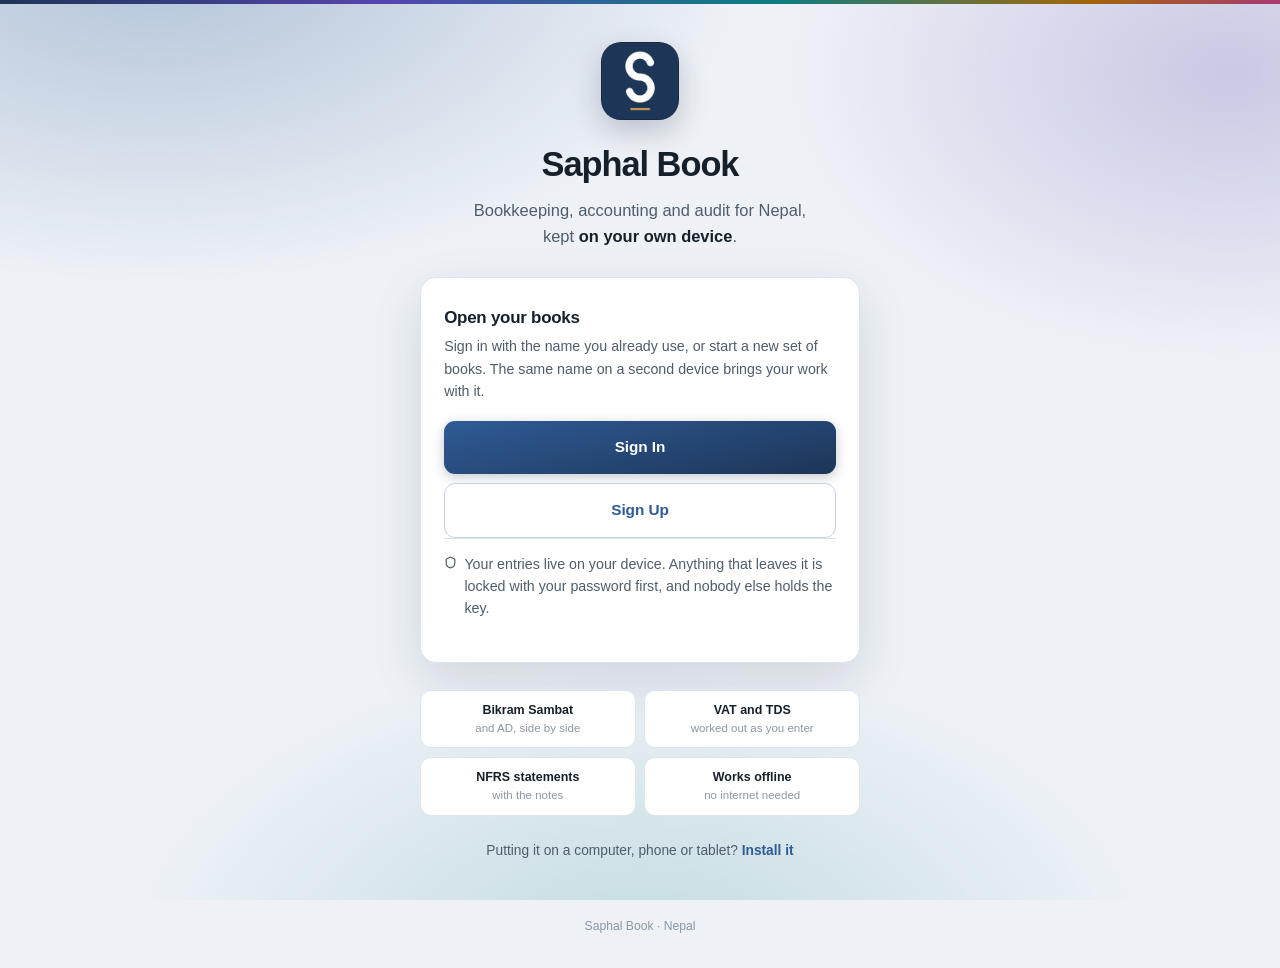
==== commit ed51d464: "A password can be reset, and the sign in screen now says so The sign in screen used to warn that a f" ====
--- a/docs/index.html
+++ b/docs/index.html
@@ -4,59 +4,98 @@
 <meta charset="utf-8">
 <meta name="viewport" content="width=device-width, initial-scale=1">
 <title>Saphal Book</title>
-<meta name="description" content="Bookkeeping, accounting and audit for Nepal.">
+<meta name="description" content="Bookkeeping, accounting and audit for Nepal. Bikram Sambat dates, VAT, TDS and NFRS, on your own device.">
 <meta name="theme-color" content="#1d3557">
 <link rel="icon" type="image/png" href="icon-192.png?v=2">
 <link rel="apple-touch-icon" href="icon-192.png?v=2">
+<link rel="manifest" href="app/manifest.webmanifest">
+<meta property="og:title" content="Saphal Book">
+<meta property="og:description" content="Bookkeeping, accounting and audit for Nepal.">
+<meta property="og:type" content="website">
+<meta property="og:url" content="https://saphalbook.com/">
 <style>
 :root{
-  --ink:#16202b; --soft:#4f5d6b; --faint:#8b98a5; --paper:#fff; --ground:#f2f5f8;
-  --line:#dfe5ec; --brand:#1d3557; --brand-lift:#2f5b96; --brand-soft:#e7eefb;
-  --brand-line:#bed0ec; --violet:#5546ad; --teal:#0d7d84; --amber:#a2670c;
+  --ink:#16202b; --soft:#4f5d6b; --faint:#8b98a5; --paper:#fff; --ground:#eef2f7;
+  --line:#dde4ec; --brand:#1d3557; --brand-lift:#2f5b96; --brand-soft:#e7eefb;
+  --brand-line:#c3d3ec; --violet:#5546ad; --teal:#0d7d84; --amber:#a2670c;
+  --glow-a:rgba(47,91,150,.32); --glow-b:rgba(85,70,173,.24); --glow-c:rgba(13,125,132,.20);
+  --shadow:0 18px 50px rgba(16,32,48,.13);
   --sans:-apple-system,BlinkMacSystemFont,"SF Pro Text","Segoe UI",Roboto,"Helvetica Neue",Arial,sans-serif;
 }
 @media (prefers-color-scheme:dark){:root{
-  --ink:#e8edf3; --soft:#a9b6c4; --faint:#74838f; --paper:#161c24; --ground:#0f141a;
-  --line:#2a343f; --brand:#4d7ab8; --brand-lift:#5c8bcb; --brand-soft:#1c2a3d;
+  --ink:#e8edf3; --soft:#a9b6c4; --faint:#74838f; --paper:#161d26; --ground:#0c1117;
+  --line:#28323d; --brand:#4d7ab8; --brand-lift:#6a9ada; --brand-soft:#1b2735;
   --brand-line:#2f4258; --violet:#9d94e0; --teal:#4fb3b8; --amber:#d9a441;
+  --glow-a:rgba(77,122,184,.20); --glow-b:rgba(157,148,224,.14); --glow-c:rgba(79,179,184,.12);
+  --shadow:0 18px 50px rgba(0,0,0,.45);
 }}
 *{box-sizing:border-box}
 html,body{height:100%}
 body{margin:0;font-family:var(--sans);background:var(--ground);color:var(--ink);
   line-height:1.6;-webkit-font-smoothing:antialiased;
-  display:flex;flex-direction:column;min-height:100vh}
-.rail{height:4px;flex:0 0 auto;
+  display:flex;flex-direction:column;min-height:100%}
+
+/* The light behind the page. Three soft washes of colour, nothing moving,
+   nothing to read. It gives the panel something to sit on. */
+body::before{content:"";position:fixed;inset:0;z-index:0;pointer-events:none;
+  background:
+    radial-gradient(60rem 34rem at 12% -6%, var(--glow-a), transparent 62%),
+    radial-gradient(46rem 30rem at 96% 8%, var(--glow-b), transparent 60%),
+    radial-gradient(52rem 32rem at 50% 108%, var(--glow-c), transparent 62%)}
+
+.rail{height:4px;flex:0 0 auto;position:relative;z-index:1;
   background:linear-gradient(90deg,var(--brand) 0%,var(--violet) 30%,var(--teal) 60%,var(--amber) 85%,#a83a71 100%)}
 
-main{flex:1 1 auto;display:grid;place-items:center;padding:2rem 1.2rem}
-.panel{width:100%;max-width:430px;text-align:center}
+main{flex:1 1 auto;position:relative;z-index:1;
+  display:grid;place-items:center;padding:2.4rem 1.2rem 1.4rem}
+.panel{width:100%;max-width:440px;text-align:center}
 
-.mark{width:86px;height:86px;border-radius:22px;
-  box-shadow:0 10px 34px rgba(16,32,48,.18);margin:0 auto;display:block}
-h1{font-size:2.05rem;margin:1.15rem 0 .35rem;letter-spacing:-.025em;font-weight:700}
-.tag{color:var(--soft);font-size:1.02rem;margin:0 auto 2rem;max-width:24rem}
+.mark{width:78px;height:78px;border-radius:20px;display:block;margin:0 auto;
+  box-shadow:0 12px 30px rgba(16,32,48,.22)}
+h1{font-size:2.15rem;margin:1.05rem 0 .3rem;letter-spacing:-.03em;font-weight:700}
+.tag{color:var(--soft);font-size:1.03rem;margin:0 auto 1.7rem;max-width:23rem}
+.tag b{color:var(--ink);font-weight:600}
 
-.card{background:var(--paper);border:1px solid var(--line);border-radius:14px;
-  padding:1.5rem 1.4rem;box-shadow:0 1px 3px rgba(16,32,48,.05);text-align:left}
-.card h2{font-size:1.05rem;margin:0 0 .25rem;letter-spacing:-.01em;font-weight:650}
-.card p{margin:0 0 1.15rem;color:var(--soft);font-size:.9rem;line-height:1.55}
+.card{background:var(--paper);border:1px solid var(--line);border-radius:16px;
+  padding:1.6rem 1.45rem 1.45rem;box-shadow:var(--shadow);text-align:left}
+.card h2{font-size:1.06rem;margin:0 0 .3rem;letter-spacing:-.015em;font-weight:650}
+.card p{margin:0 0 1.2rem;color:var(--soft);font-size:.89rem;line-height:1.55}
 
-.btn{display:block;text-decoration:none;border-radius:10px;padding:.85rem 1.1rem;
-  text-align:center;font-weight:650;font-size:.95rem;
-  background:linear-gradient(165deg,var(--brand-lift),var(--brand));color:#fff;
-  box-shadow:0 2px 9px rgba(20,40,66,.22);transition:filter .15s}
-.btn:hover{filter:brightness(1.09)}
+.btn{display:block;text-decoration:none;border-radius:11px;padding:.88rem 1.1rem;
+  text-align:center;font-weight:650;font-size:.96rem;letter-spacing:-.005em;
+  background:linear-gradient(168deg,var(--brand-lift),var(--brand));color:#fff;
+  box-shadow:0 3px 12px rgba(20,40,66,.26);transition:filter .15s,transform .15s}
+.btn:hover{filter:brightness(1.1);transform:translateY(-1px)}
 .btn.ghost{background:var(--paper);color:var(--brand-lift);
   border:1px solid var(--brand-line);box-shadow:none}
 .btn.ghost:hover{background:var(--brand-soft);filter:none}
 .btn + .btn{margin-top:.6rem}
 
-.quiet{margin-top:1.6rem;font-size:.86rem;color:var(--faint);text-align:center}
+.assure{margin:1.1rem 0 0;padding-top:.9rem;border-top:1px solid var(--line);
+  font-size:.78rem;color:var(--faint);display:flex;align-items:flex-start;gap:.45rem}
+.assure svg{flex:0 0 auto;margin-top:.15rem}
+
+/* What it does, in four words each. Enough to know you are in the right
+   place, short enough that nobody has to read it. */
+.marks{list-style:none;margin:1.7rem 0 0;padding:0;
+  display:grid;grid-template-columns:repeat(2,1fr);gap:.55rem}
+.marks li{background:var(--paper);border:1px solid var(--line);border-radius:11px;
+  padding:.7rem .55rem;font-size:.78rem;font-weight:600;color:var(--ink);
+  text-align:center;line-height:1.35}
+.marks span{display:block;font-weight:400;font-size:.72rem;color:var(--faint);
+  margin-top:.1rem}
+
+.quiet{margin-top:1.5rem;font-size:.86rem;color:var(--soft)}
 .quiet a{color:var(--brand-lift);text-decoration:none;font-weight:600}
 .quiet a:hover{text-decoration:underline}
 
-footer{flex:0 0 auto;text-align:center;padding:1.4rem 1.2rem 2rem;
-  font-size:.78rem;color:var(--faint)}
+footer{flex:0 0 auto;position:relative;z-index:1;text-align:center;
+  padding:1.2rem 1.2rem 2rem;font-size:.76rem;color:var(--faint)}
+
+@media (max-width:400px){
+  h1{font-size:1.85rem}
+  .marks{grid-template-columns:1fr}
+}
 </style>
 </head>
 <body>
@@ -64,25 +103,43 @@
 
 <main>
   <div class="panel">
-    <img class="mark" src="icon-192.png?v=2" alt="">
+    <img class="mark" src="icon-192.png?v=2" alt="" width="78" height="78">
     <h1>Saphal Book</h1>
-    <p class="tag">Bookkeeping, accounting and audit for Nepal.</p>
+    <p class="tag">Bookkeeping, accounting and audit for Nepal, kept
+       <b>on your own device</b>.</p>
 
     <div class="card">
       <h2>Open your books</h2>
-      <p>Sign in with the name you already use, or open a new set of books.
-         Everything stays on your own device.</p>
-      <a class="btn" href="app/">Sign in</a>
-      <a class="btn ghost" href="app/">Create an account</a>
+      <p>Sign in with the name you already use, or start a new set of books.
+         The same name on a second device brings your work with it.</p>
+      <a class="btn" href="app/">Sign In</a>
+      <a class="btn ghost" href="app/">Sign Up</a>
+
+      <p class="assure">
+        <svg width="13" height="13" viewBox="0 0 24 24" fill="none"
+             stroke="currentColor" stroke-width="2.2" stroke-linecap="round"
+             stroke-linejoin="round" aria-hidden="true">
+          <path d="M12 2l8 4v6c0 5-3.4 9.2-8 10-4.6-.8-8-5-8-10V6z"></path>
+        </svg>
+        <span>Your entries live on your device. Anything that leaves it is
+          locked with your password first, and nobody else holds the key.</span>
+      </p>
     </div>
 
+    <ul class="marks">
+      <li>Bikram Sambat<span>and AD, side by side</span></li>
+      <li>VAT and TDS<span>worked out as you enter</span></li>
+      <li>NFRS statements<span>with the notes</span></li>
+      <li>Works offline<span>no internet needed</span></li>
+    </ul>
+
     <p class="quiet">
-      Using it on a computer, a phone or a tablet?
+      Putting it on a computer, phone or tablet?
       <a href="install/">Install it</a>
     </p>
   </div>
 </main>
 
-<footer>Bikram Sambat &middot; VAT &middot; TDS &middot; NFRS</footer>
+<footer>Saphal Book &middot; Nepal</footer>
 </body>
 </html>
